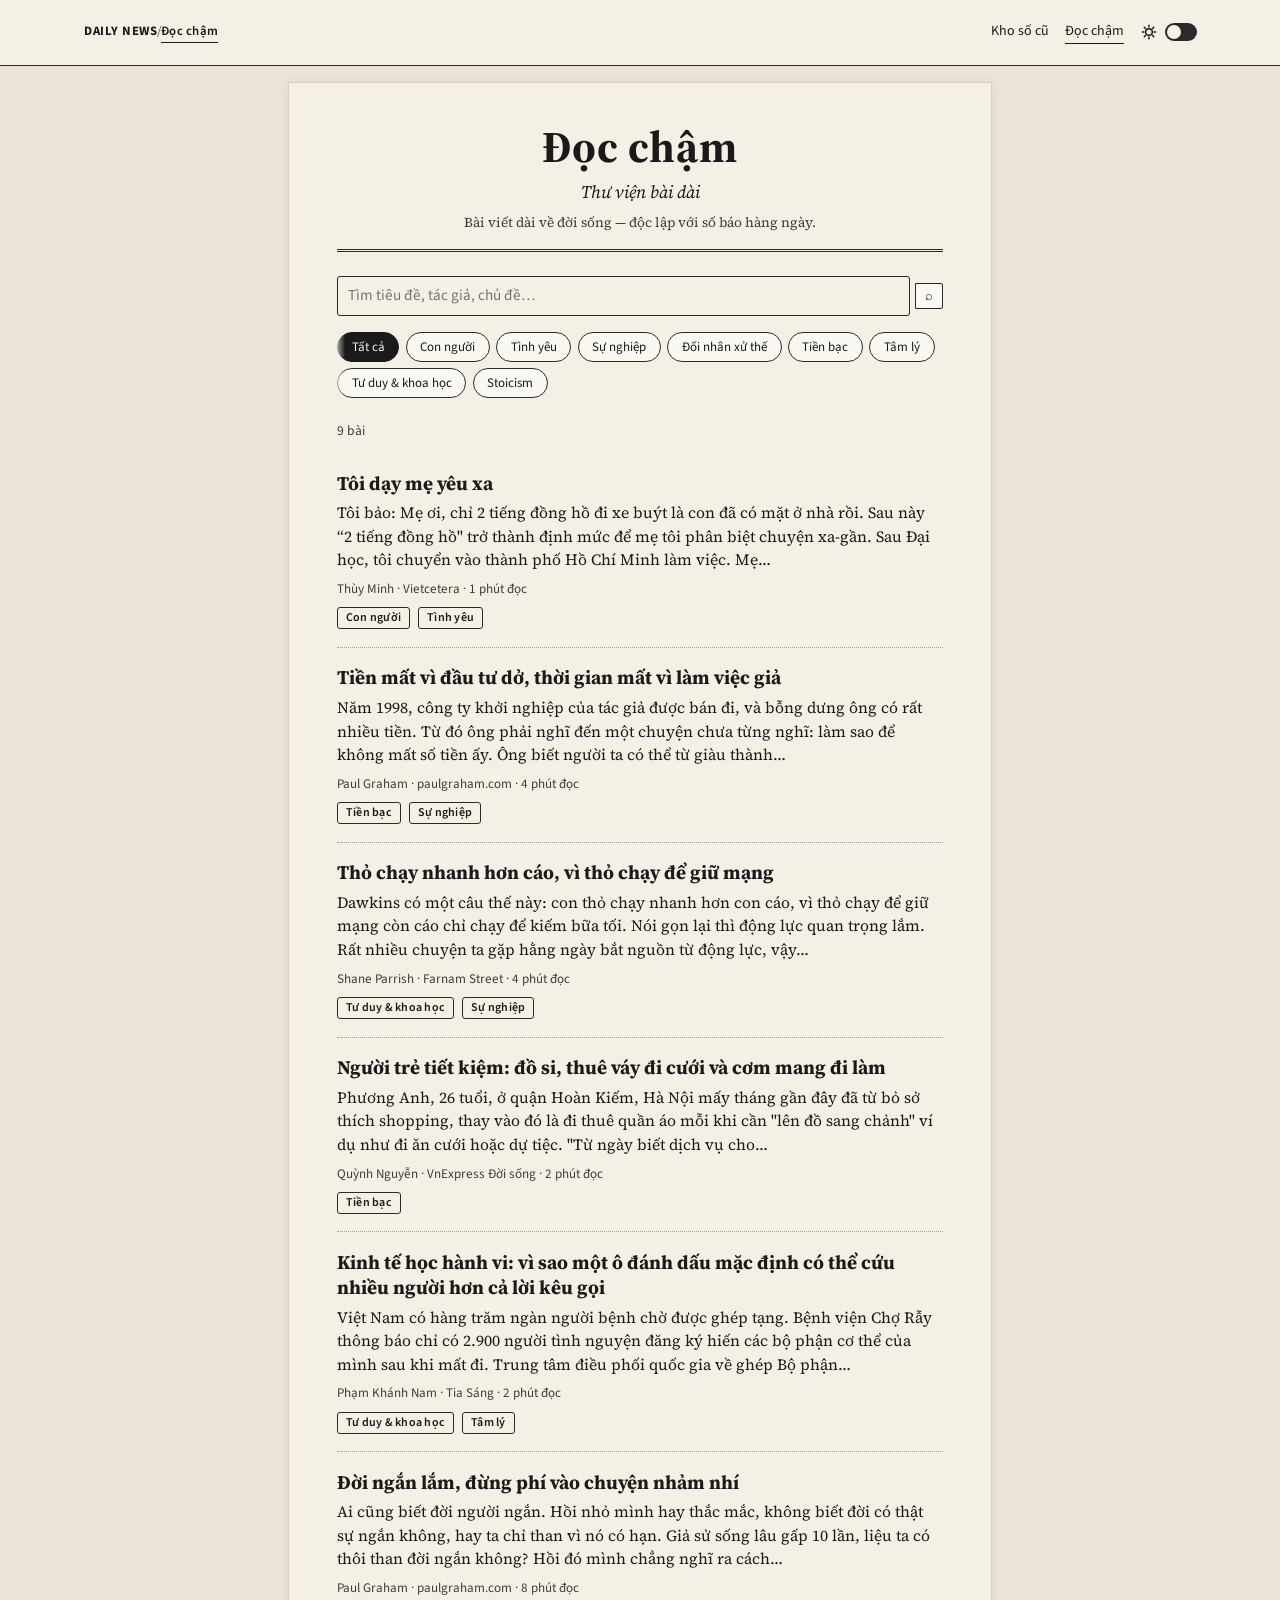
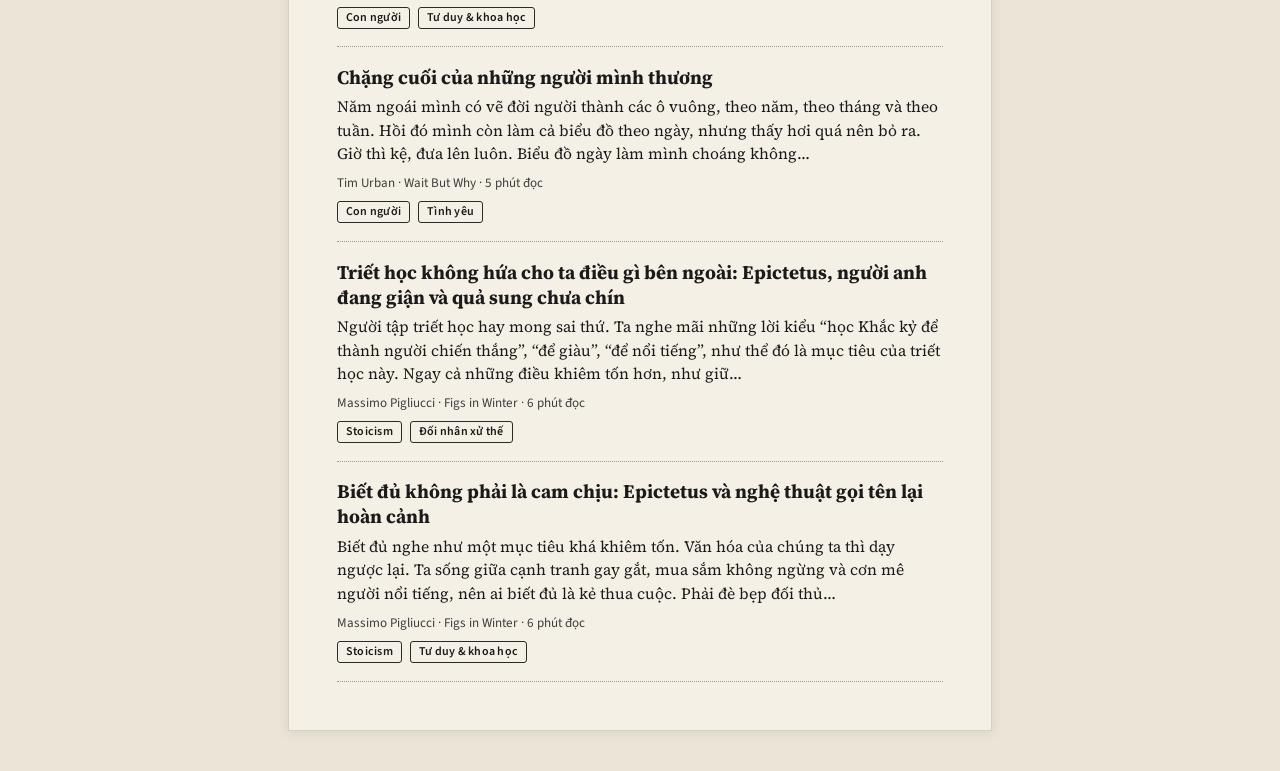
==== doc-cham/index.html @ d709ae24 "Add Đọc chậm library section and drop header calendar button Introduce /doc-cham/ as a date-independ" ====
<!DOCTYPE html>
<html lang="vi" data-base="" data-asset-version="e002eee5fa">
<head>
  <meta charset="utf-8">
  <meta name="viewport" content="width=device-width, initial-scale=1">
  <meta name="description" content="Đọc chậm — thư viện bài dài về đời sống, Daily News">
  <title>Đọc chậm — Daily News</title>
  <link rel="icon" href="../favicon.svg" type="image/svg+xml">
  <link rel="preconnect" href="https://fonts.googleapis.com">
  <link rel="preconnect" href="https://fonts.gstatic.com" crossorigin>
  <link href="https://fonts.googleapis.com/css2?family=Source+Sans+3:wght@400;600;700&family=Source+Serif+4:ital,opsz,wght@0,8..60,400;0,8..60,600;0,8..60,700;1,8..60,400&display=swap" rel="stylesheet">
  <link rel="stylesheet" href="../css/reader.css?v=e002eee5fa">
  <script>
    (function () {
      var t = localStorage.getItem("dailynews-theme");
      if (t === "dark" || (t !== "light" && window.matchMedia("(prefers-color-scheme: dark)").matches)) {
        document.documentElement.dataset.theme = "dark";
      }
      var p = location.pathname;
      if (p.indexOf("/DailyNews") !== -1) {
        document.documentElement.dataset.base = p.slice(0, p.indexOf("/DailyNews") + "/DailyNews".length + 1);
      }
    })();
  </script>
</head>
<body data-page="doc-cham">
  <header class="site-bar">
    <div class="site-bar-inner">
      <div class="brand-cluster">
        <a class="brand" href="../index.html">Daily News</a><span class="brand-sep" aria-hidden="true"> / </span><a class="brand-doc" href="./" aria-current="page">Đọc chậm</a>
      </div>
      <div class="site-bar-tools" aria-label="Công cụ">
        <button type="button" id="btn-theme" class="theme-toggle" aria-label="Đổi giao diện sáng/tối" aria-pressed="false">
          <svg class="theme-toggle-glyph theme-toggle-glyph--sun" width="20" height="20" viewBox="0 0 24 24" aria-hidden="true" focusable="false"><circle cx="12" cy="12" r="4" fill="none" stroke="currentColor" stroke-width="1.75"/><path d="M12 4v2M12 18v2M4 12h2M18 12h2M6.3 6.3l1.4 1.4M16.3 16.3l1.4 1.4M6.3 17.7l1.4-1.4M16.3 7.7l1.4-1.4" fill="none" stroke="currentColor" stroke-width="1.75" stroke-linecap="round"/></svg>
          <svg class="theme-toggle-glyph theme-toggle-glyph--moon" width="20" height="20" viewBox="0 0 24 24" aria-hidden="true" focusable="false"><path d="M18 14.8A6.8 6.8 0 0 1 9.2 5.2 7.2 7.2 0 1 0 18 14.8Z" fill="none" stroke="currentColor" stroke-width="1.75" stroke-linejoin="round"/></svg>
          <span class="theme-toggle-track" aria-hidden="true"><span class="theme-toggle-thumb"></span></span>
        </button>
        <button type="button" id="btn-more" class="icon-btn" aria-label="Menu thêm" aria-expanded="false" aria-controls="more-menu">
          <svg class="toolbar-icon" width="20" height="20" viewBox="0 0 24 24" aria-hidden="true" focusable="false"><path d="M5 7h14M5 12h14M5 17h14" fill="none" stroke="currentColor" stroke-width="1.75" stroke-linecap="round"/></svg>
        </button>
      </div>
      <nav class="site-nav-desktop" aria-label="Điều hướng">
        <a href="../archive.html">Kho số cũ</a>
        <a href="./" aria-current="page">Đọc chậm</a>
      </nav>
      <div id="more-menu" class="more-menu" hidden>
        <div class="more-menu-backdrop" tabindex="-1" aria-hidden="true"></div>
        <div class="more-menu-sheet" role="dialog" aria-label="Menu">
          <a class="more-menu-archive" href="../index.html">Mở số mới nhất</a>
          <a class="more-menu-archive" href="../archive.html">Kho số cũ</a>
        </div>
      </div>
    </div>
  </header>

  <main class="paper-sheet doc-cham-page">
    <header class="masthead">
      <h1>Đọc chậm</h1>
      <div class="date-line">Thư viện bài dài</div>
      <div class="tagline">Bài viết dài về đời sống — độc lập với số báo hàng ngày.</div>
    </header>

    <form class="doc-cham-search-form" id="doc-cham-search-form" role="search">
      <label class="visually-hidden" for="doc-cham-search">Tìm trong Đọc chậm</label>
      <input type="search" id="doc-cham-search" name="q" placeholder="Tìm tiêu đề, tác giả, chủ đề…" autocomplete="off" enterkeyhint="search">
      <button type="submit" class="search-submit" aria-label="Tìm">⌕</button>
    </form>

    <div id="doc-cham-filters" class="archive-filters"></div>
    <p id="doc-cham-status" class="doc-cham-status" aria-live="polite"></p>
    <p id="doc-cham-empty" class="archive-empty" hidden></p>
    <div id="doc-cham-list" class="doc-cham-list" aria-label="Danh sách bài Đọc chậm"></div>
  </main>

  <script src="../js/doc-cham.js?v=e002eee5fa"></script>
</body>
</html>
---- css/reader.css ----
:root {
  --paper: #f4f0e6;
  --paper-deep: #ebe5d8;
  --ink: #1a1a1a;
  --rule: #2a2a2a;
  --accent: #3d3d3d;
  --chip-bg: #faf8f3;
  --chip-active: #1a1a1a;
  --chip-active-fg: #f4f0e6;
  --sheet-border: #d8d0c0;
  --mark-bg: #fff3a8;
  --calendar-teaser-bg: #ebe6d9;
  --calendar-teaser-hover: #e3dccf;
  --followup-ongoing-bg: #e8efe4;
  --followup-ongoing-border: #9cb392;
  --followup-ongoing-fg: #2d4a28;
  --followup-done-bg: #eceae6;
  --followup-done-border: #b8b2a8;
  --followup-done-fg: #5c574f;
  --ui-chip-height: 22px;
  --ui-chip-font-size: 12px;
  --ui-chip-letter-spacing: 0.06em;
  --ui-chip-radius: 3px;
  --ui-chip-gap: 8px;
  --ui-chip-border: 1px solid var(--rule);
  --ui-accent-chip-bg: #3a3a3a;
  --ui-accent-chip-fg: #f4f0e6;
  --ui-accent-chip-border: #3a3a3a;
  --max-width: 72rem;
  --serif: "Source Serif 4", "Noto Serif", "Times New Roman", serif;
  --sans: "Source Sans 3", system-ui, sans-serif;
}

html[data-theme="dark"] {
  --paper: #22201c;
  --paper-deep: #1c1a17;
  --ink: #d2cbc0;
  --heading: #ddd6cb;
  --rule: #3d3934;
  --accent: #9a9288;
  --link: #a89f8f;
  --chip-bg: #2a2723;
  --chip-active: #c9c2b6;
  --chip-active-fg: #1c1a17;
  --sheet-border: #35312c;
  --mark-bg: #4a4030;
  --calendar-teaser-bg: #2e2a24;
  --calendar-teaser-hover: #353028;
  --followup-ongoing-bg: #2a3328;
  --followup-ongoing-border: #4a6b42;
  --followup-ongoing-fg: #b8cdb0;
  --followup-done-bg: #2c2a28;
  --followup-done-border: #4a4742;
  --followup-done-fg: #9a9288;
  --ui-accent-chip-bg: #c9c2b6;
  --ui-accent-chip-fg: #1c1a17;
  --ui-accent-chip-border: #c9c2b6;
}

*,
*::before,
*::after {
  box-sizing: border-box;
}

html {
  scroll-behavior: smooth;
}

body {
  margin: 0;
  background: var(--paper-deep);
  color: var(--ink);
  font-family: var(--serif);
  font-size: 1.05rem;
  line-height: 1.55;
  min-height: 100vh;
  overflow-x: clip;
}

a {
  color: inherit;
}

a.source-link {
  font-size: 0.88em;
  text-decoration: underline;
  text-underline-offset: 0.12em;
}

.site-bar {
  position: sticky;
  top: 0;
  z-index: 40;
  background: var(--paper);
  border-bottom: 1px solid var(--rule);
  font-family: var(--sans);
  font-size: 0.875rem;
  overflow-x: clip;
}

.site-bar-inner {
  max-width: var(--max-width);
  margin: 0 auto;
  padding: 0.65rem 1.25rem;
  display: flex;
  flex-wrap: wrap;
  align-items: center;
  gap: 0.75rem 1rem;
}

.brand-cluster {
  display: flex;
  align-items: baseline;
  flex-wrap: nowrap;
  gap: 0;
  margin-right: auto;
  min-width: 0;
  max-width: 100%;
}

.site-bar .brand,
.site-bar .brand-doc {
  font-weight: 700;
  letter-spacing: 0.04em;
  text-transform: uppercase;
  font-size: 0.8rem;
  text-decoration: none;
  color: inherit;
}

.site-bar .brand {
  margin-right: 0;
}

.site-bar .brand-sep {
  font-weight: 400;
  letter-spacing: 0;
  text-transform: none;
  font-size: 0.8rem;
  opacity: 0.7;
  flex-shrink: 0;
}

.site-bar .brand-doc {
  font-weight: 600;
  letter-spacing: 0.02em;
  text-transform: none;
  white-space: nowrap;
}

.site-bar .brand:hover,
.site-bar .brand-doc:hover {
  text-decoration: underline;
}

.site-bar .brand-doc[aria-current="page"] {
  border-bottom: 1px solid var(--ink);
  text-decoration: none;
}

.site-bar nav,
.site-nav-desktop {
  display: flex;
  flex-wrap: wrap;
  gap: 0.5rem 1rem;
}

.site-bar nav a,
.site-nav-desktop a {
  text-decoration: none;
  border-bottom: 1px solid transparent;
}

.site-bar nav a:hover,
.site-bar nav a[aria-current="page"],
.site-nav-desktop a:hover,
.site-nav-desktop a[aria-current="page"] {
  border-bottom-color: var(--ink);
}

.site-bar-tools {
  display: flex;
  align-items: center;
  gap: 0.1rem;
  margin-left: auto;
  flex-shrink: 0;
}

.toolbar-icon {
  width: 1.35rem;
  height: 1.35rem;
  display: block;
}

.icon-btn {
  min-width: 2.75rem;
  min-height: 2.75rem;
  display: inline-flex;
  align-items: center;
  justify-content: center;
  padding: 0;
  line-height: 1;
  border: none;
  background: transparent;
  border-radius: 2px;
  color: inherit;
}

.icon-btn:hover {
  background: var(--chip-bg);
}

html:not([data-theme="dark"]) .icon-btn:hover {
  background: var(--chip-bg);
}

.icon-btn:focus {
  outline: none;
}

.icon-btn:focus-visible {
  outline: 2px solid var(--accent);
  outline-offset: 1px;
}

button:focus:not(:focus-visible) {
  outline: none;
}

.theme-toggle {
  display: inline-flex;
  flex-direction: row;
  align-items: center;
  justify-content: center;
  gap: 0.4rem;
  box-sizing: border-box;
  width: auto;
  max-width: 3.5rem;
  height: 2.75rem;
  min-width: 2.75rem;
  min-height: 2.75rem;
  max-height: 2.75rem;
  padding: 0 0.2rem;
  border: none;
  background: transparent;
  border-radius: 2px;
  color: inherit;
  cursor: pointer;
  flex: 0 0 auto;
  flex-shrink: 0;
  align-self: center;
  overflow: visible;
  -webkit-tap-highlight-color: transparent;
}

.theme-toggle:hover {
  background: var(--chip-bg);
}

.theme-toggle:focus {
  outline: none;
}

.theme-toggle:focus-visible {
  outline: 2px solid var(--accent);
  outline-offset: 2px;
}

.theme-toggle-glyph {
  width: 1.25rem;
  height: 1.25rem;
  min-width: 1.25rem;
  min-height: 1.25rem;
  max-width: 1.25rem;
  max-height: 1.25rem;
  flex: 0 0 auto;
  flex-shrink: 0;
  display: block;
}

html:not([data-theme="dark"]) .theme-toggle-glyph--moon {
  display: none;
}

html[data-theme="dark"] .theme-toggle-glyph--sun {
  display: none;
}

.theme-toggle-track {
  position: relative;
  width: 2rem;
  height: 1.125rem;
  min-width: 2rem;
  max-width: 2rem;
  min-height: 1.125rem;
  max-height: 1.125rem;
  border-radius: 999px;
  background: var(--rule);
  flex: 0 0 auto;
  flex-shrink: 0;
  display: block;
}

.theme-toggle-thumb {
  position: absolute;
  top: 2px;
  left: 2px;
  width: calc(1.125rem - 4px);
  height: calc(1.125rem - 4px);
  border-radius: 50%;
  background: var(--paper);
  box-shadow: 0 1px 2px rgba(0, 0, 0, 0.18);
  transition: transform 0.15s ease;
}

html[data-theme="dark"] .theme-toggle-thumb {
  transform: translateX(0.875rem);
}

.search-drawer-close {
  display: none;
  border-radius: 0 2px 2px 0;
  flex-shrink: 0;
}

.more-menu-backdrop {
  display: none;
}

.more-menu-archive {
  display: none;
}

.site-bar .actions {
  display: flex;
  flex-wrap: wrap;
  gap: 0.5rem;
}

button,
.btn {
  font-family: var(--sans);
  font-size: 0.8125rem;
  cursor: pointer;
  border: 1px solid var(--rule);
  background: var(--chip-bg);
  color: var(--ink);
  padding: 0.35rem 0.75rem;
  border-radius: 2px;
}

button:hover,
.btn:hover {
  background: var(--paper);
}

html:not([data-theme="dark"]) button:hover,
html:not([data-theme="dark"]) .btn:hover {
  background: #fff;
}

button.primary {
  background: var(--chip-active);
  color: var(--chip-active-fg);
  border-color: var(--chip-active);
}

button.primary:hover {
  opacity: 0.92;
}

button.fav-on {
  border-color: #8b6914;
  background: #fff8e7;
}

.tag-strip {
  max-width: var(--max-width);
  margin: 0 auto;
  padding: 0.75rem 1.25rem 0;
  font-family: var(--sans);
  z-index: 35;
}

.tag-strip-label {
  margin: 0 0 0.5rem;
  font-size: 0.75rem;
  text-transform: uppercase;
  letter-spacing: 0.08em;
  color: var(--accent);
}

.tag-chips-scroll {
  overflow-x: auto;
  -webkit-overflow-scrolling: touch;
  scrollbar-width: none;
  mask-image: linear-gradient(
    to right,
    transparent 0,
    #000 12px,
    #000 calc(100% - 12px),
    transparent 100%
  );
}

.tag-chips-scroll::-webkit-scrollbar {
  display: none;
}

.tag-chips {
  display: flex;
  flex-wrap: wrap;
  gap: 0.4rem;
}

.tag-chips button {
  flex-shrink: 0;
}

.issue-pager {
  display: none;
  flex-wrap: wrap;
  gap: 0.5rem;
  justify-content: space-between;
  margin-top: 2rem;
  padding-top: 1rem;
  border-top: 1px solid var(--rule);
  font-family: var(--sans);
}

.tag-chips button {
  border-radius: 999px;
  padding: 0.3rem 0.85rem;
}

.tag-chips button.active {
  background: var(--chip-active);
  color: var(--chip-active-fg);
  border-color: var(--chip-active);
}

.paper-sheet {
  max-width: var(--max-width);
  margin: 1rem auto 2.5rem;
  padding: 2rem 1.5rem 2.5rem;
  background: var(--paper);
  box-shadow: 0 2px 12px rgba(0, 0, 0, 0.08);
  border: 1px solid var(--sheet-border);
}

@media (min-width: 900px) {
  .paper-sheet {
    padding: 2.5rem 3rem 3rem;
  }
}

.masthead {
  text-align: center;
  border-bottom: 3px double var(--rule);
  padding-bottom: 1rem;
  margin-bottom: 1.5rem;
}

.masthead h1 {
  font-size: clamp(2rem, 5vw, 2.75rem);
  font-weight: 700;
  letter-spacing: 0.02em;
  margin: 0;
  line-height: 1.1;
}

html[data-theme="dark"] .masthead h1,
html[data-theme="dark"] .section-block h2,
html[data-theme="dark"] .article-head h3,
html[data-theme="dark"] .search-hit-headline {
  color: var(--heading);
}

.masthead .date-line {
  font-style: italic;
  font-size: 1.1rem;
  margin-top: 0.5rem;
}

.masthead .tagline {
  font-size: 0.85rem;
  margin-top: 0.35rem;
  color: var(--accent);
}

.highlights {
  border: 2px solid var(--rule);
  padding: 1rem 1.25rem;
  margin-bottom: 1.75rem;
}

.highlights h2 {
  margin: 0 0 0.75rem;
  font-size: 0.95rem;
  letter-spacing: 0.12em;
  text-transform: uppercase;
}

.highlights ol {
  margin: 0;
  padding-left: 1.35rem;
}

.highlights li {
  margin-bottom: 0.65rem;
  font-weight: 600;
  line-height: 1.35;
}

.toc-block {
  margin-bottom: 2rem;
  font-size: 0.98rem;
}

.toc-block-head {
  display: flex;
  flex-wrap: wrap;
  align-items: baseline;
  justify-content: space-between;
  gap: 0.5rem 1rem;
  border-bottom: 1px solid var(--rule);
  padding-bottom: 0.35rem;
  margin-bottom: 0.5rem;
}

.toc-block h2 {
  font-size: 0.9rem;
  letter-spacing: 0.1em;
  text-transform: uppercase;
  margin: 0;
}

.toc-block ul {
  list-style: none;
  margin: 0;
  padding: 0;
}

.toc-block li {
  display: flex;
  justify-content: space-between;
  gap: 1rem;
  padding: 0.35rem 0;
  border-bottom: 1px dotted #999;
}

.section-block {
  margin-top: 2.5rem;
  break-inside: avoid;
}

.section-block h2 {
  font-size: 1.35rem;
  letter-spacing: 0.08em;
  text-transform: uppercase;
  border-top: 2px solid var(--rule);
  border-bottom: 1px solid var(--rule);
  padding: 0.5rem 0;
  margin: 0 0 0.75rem;
  scroll-margin-top: 4.5rem;
}

.section-block .intro {
  font-style: italic;
  font-size: 0.95rem;
  margin-bottom: 1rem;
  color: var(--accent);
}

.section-block .subsection-title {
  font-family: var(--sans);
  font-size: 0.95rem;
  font-weight: 700;
  letter-spacing: 0.03em;
  text-transform: none;
  border: none;
  padding: 0;
  margin: 1.25rem 0 0.5rem;
  scroll-margin-top: 4.5rem;
}

.toc-block a.toc-link {
  text-decoration: none;
  color: inherit;
}

.toc-block a.toc-link:hover {
  text-decoration: underline;
}

.back-to-toc {
  margin: 1.25rem 0 0;
  text-align: right;
  font-family: var(--sans);
  font-size: 0.78rem;
  letter-spacing: 0.04em;
}

.back-to-toc a.toc-link {
  text-decoration: none;
  color: var(--accent);
}

.back-to-toc a.toc-link:hover {
  text-decoration: underline;
  color: var(--ink);
}

.topic-group > .subsection-block:first-child .subsection-title {
  margin-top: 0;
}

@media (min-width: 960px) {
  .articles-columns {
    column-count: 2;
    column-gap: 2.5rem;
  }
}

.article {
  break-inside: avoid;
  margin-bottom: 1.5rem;
  padding-bottom: 1.25rem;
  border-bottom: 1px solid #ccc;
  scroll-margin-top: 5rem;
}

html[data-theme="dark"] .article {
  border-bottom-color: #4a443c;
}

.article:last-child {
  border-bottom: none;
}

.article h3 {
  font-size: 1.15rem;
  line-height: 1.3;
  margin: 0 0 0.35rem;
  overflow-wrap: anywhere;
}

.articles-columns {
  min-width: 0;
}

.article .meta {
  font-style: italic;
  font-size: 0.9rem;
  margin-bottom: 0.5rem;
  color: var(--accent);
}

.article p {
  margin: 0 0 0.65rem;
  text-align: justify;
  overflow-wrap: anywhere;
  word-break: break-word;
}

.article .sources-line,
.sources-line {
  margin: 0.35rem 0 0;
  font-family: var(--sans);
  font-size: 0.875rem;
  line-height: 1.45;
}

.sources-label {
  font-weight: 600;
}

.sources-sep {
  color: var(--accent);
  font-weight: 400;
}

.sources-line .source-link {
  font-size: inherit;
  font-family: inherit;
}

.article .sources-line {
  font-size: 0.82rem;
}

.footer-note {
  margin-top: 2rem;
  padding-top: 0.75rem;
  border-top: 1px solid var(--rule);
  font-style: italic;
  font-size: 0.9rem;
}

.empty-tag {
  text-align: center;
  padding: 2rem 1rem;
  font-style: italic;
  color: var(--accent);
  border: 1px dashed #aaa;
  margin: 1rem 0;
}

.pdf-panel {
  max-width: var(--max-width);
  margin: 0 auto 2rem;
  padding: 0 1.25rem;
  font-family: var(--sans);
}

.pdf-panel[hidden] {
  display: none !important;
}

.pdf-panel-inner {
  background: var(--paper);
  border: 1px solid var(--rule);
  padding: 1rem;
}

.pdf-panel header {
  display: flex;
  flex-wrap: wrap;
  align-items: center;
  gap: 0.75rem;
  margin-bottom: 0.75rem;
}

.pdf-panel header h2 {
  margin: 0;
  font-size: 1rem;
  flex: 1;
}

.pdf-panel iframe {
  width: 100%;
  height: min(80vh, 900px);
  border: 1px solid var(--sheet-border);
  background: var(--paper-deep);
}

.loading,
.error-msg {
  text-align: center;
  padding: 3rem 1rem;
  font-family: var(--sans);
}

.error-msg {
  color: #8b0000;
}

/* Archive page */
.archive-page .paper-sheet {
  max-width: 40rem;
}

.archive-list {
  list-style: none;
  margin: 0;
  padding: 0;
}

.archive-list li {
  display: flex;
  align-items: center;
  gap: 0.75rem;
  padding: 0.65rem 0;
  border-bottom: 1px dotted #999;
}

.archive-list a.issue-link {
  flex: 1;
  text-decoration: none;
  font-weight: 600;
}

.archive-list a.issue-link:hover {
  text-decoration: underline;
}

.archive-list .badge {
  font-family: var(--sans);
  font-size: 0.7rem;
  text-transform: uppercase;
  letter-spacing: 0.06em;
  background: #e8e0d0;
  padding: 0.15rem 0.45rem;
  border-radius: 2px;
}

.archive-filters {
  margin: 0 0 1.25rem;
}

.archive-filters .tag-chips-scroll {
  margin: 0 -0.25rem;
  padding: 0 0.25rem 0.15rem;
}

.archive-empty {
  margin: 0 0 1rem;
  font-family: var(--sans);
  font-size: 0.95rem;
  font-style: italic;
  color: var(--accent);
}

.archive-row-badges {
  display: flex;
  flex-wrap: wrap;
  align-items: center;
  gap: 0.35rem;
  flex-shrink: 0;
}

.favorites-block {
  margin-top: 2rem;
  padding-top: 1rem;
  border-top: 2px solid var(--rule);
}

.favorites-block h2 {
  font-size: 1rem;
  letter-spacing: 0.08em;
  text-transform: uppercase;
}

.favorites-empty {
  font-style: italic;
  color: var(--accent);
}

.visually-hidden {
  position: absolute;
  width: 1px;
  height: 1px;
  padding: 0;
  margin: -1px;
  overflow: hidden;
  clip: rect(0, 0, 0, 0);
  white-space: nowrap;
  border: 0;
}

.search-wrap {
  position: relative;
  flex: 1 1 8rem;
  min-width: 0;
  max-width: 14rem;
  z-index: 50;
}

.search-form {
  display: flex;
  align-items: stretch;
  width: 100%;
  font-family: var(--sans);
}

.search-form input[type="search"] {
  flex: 1;
  min-width: 0;
  border: 1px solid var(--rule);
  border-right: none;
  border-radius: 2px 0 0 2px;
  padding: 0.35rem 0.55rem;
  font-size: 1rem;
  background: var(--chip-bg);
  color: var(--ink);
  -webkit-appearance: none;
  appearance: none;
}

.search-form input[type="search"]:focus {
  outline: 2px solid var(--accent);
  outline-offset: 0;
  z-index: 1;
}

.search-form input[type="search"]::-webkit-search-cancel-button {
  -webkit-appearance: none;
}

.search-submit {
  border-radius: 0 2px 2px 0;
  padding: 0.35rem 0.55rem;
  line-height: 1;
}


.search-panel {
  position: absolute;
  top: calc(100% + 0.35rem);
  left: 0;
  right: 0;
  min-width: min(100vw - 2rem, 22rem);
  font-family: var(--sans);
  pointer-events: auto;
}

.search-panel[hidden] {
  display: none !important;
}

.search-panel-inner {
  background: var(--paper);
  border: 1px solid var(--rule);
  padding: 0.75rem 0.85rem;
  box-shadow: 0 4px 18px rgba(0, 0, 0, 0.12);
  max-height: min(70vh, 28rem);
  overflow: hidden;
  display: flex;
  flex-direction: column;
}

html[data-theme="dark"] .search-panel-inner {
  box-shadow: 0 6px 24px rgba(0, 0, 0, 0.45);
}

.search-panel-head {
  display: flex;
  flex-wrap: wrap;
  align-items: center;
  gap: 0.5rem;
  margin-bottom: 0.65rem;
}

.search-panel-head h2 {
  margin: 0;
  font-size: 0.95rem;
  flex: 1;
}

.search-status {
  margin: 0 0 0.5rem;
  font-size: 0.85rem;
  color: var(--accent);
  flex-shrink: 0;
}

.search-results {
  list-style: none;
  margin: 0;
  padding: 0;
  overflow-y: auto;
  flex: 1;
  min-height: 0;
  -webkit-overflow-scrolling: touch;
}

.search-hit {
  border-top: 1px dotted var(--accent);
}

.search-hit-link {
  display: block;
  padding: 0.75rem 0;
  text-decoration: none;
  color: inherit;
}

.search-hit-link:hover .search-hit-headline {
  text-decoration: underline;
}

.search-hit-meta {
  display: block;
  font-size: 0.72rem;
  text-transform: uppercase;
  letter-spacing: 0.05em;
  color: var(--accent);
  margin-bottom: 0.25rem;
}

.search-hit-headline {
  display: block;
  font-family: var(--serif);
  font-weight: 600;
  font-size: 1rem;
  line-height: 1.3;
  margin-bottom: 0.35rem;
}

.search-hit-snippet {
  display: block;
  font-family: var(--serif);
  font-size: 0.9rem;
  line-height: 1.45;
  color: var(--accent);
}

.search-hit-snippet mark,
.search-hit-headline mark {
  background: var(--mark-bg);
  color: inherit;
  padding: 0 0.1em;
}

.archive-pagination {
  display: flex;
  flex-wrap: wrap;
  align-items: center;
  justify-content: center;
  gap: 0.5rem 0.75rem;
  margin-top: 1.75rem;
  padding-top: 1rem;
  border-top: 1px solid var(--rule);
  font-family: var(--sans);
  font-size: 0.8125rem;
}

.archive-pagination[hidden] {
  display: none !important;
}

.archive-page-nav {
  text-decoration: none;
  color: inherit;
  padding: 0.35rem 0.65rem;
  border: 1px solid var(--rule);
  border-radius: 2px;
  background: var(--chip-bg);
  white-space: nowrap;
}

.archive-page-nav:hover:not(.is-disabled) {
  background: var(--paper);
}

html:not([data-theme="dark"]) .archive-page-nav:hover:not(.is-disabled) {
  background: #fff;
}

.archive-page-nav.is-disabled {
  opacity: 0.45;
  pointer-events: none;
  cursor: default;
}

.archive-page-nums {
  display: flex;
  flex-wrap: wrap;
  align-items: center;
  justify-content: center;
  gap: 0.35rem;
}

.archive-page-link {
  display: inline-flex;
  align-items: center;
  justify-content: center;
  min-width: 2rem;
  padding: 0.3rem 0.5rem;
  text-decoration: none;
  color: inherit;
  border: 1px solid var(--rule);
  border-radius: 2px;
  background: var(--chip-bg);
}

.archive-page-link:hover {
  background: var(--paper);
}

html:not([data-theme="dark"]) .archive-page-link:hover {
  background: #fff;
}

.archive-page-current {
  display: inline-flex;
  align-items: center;
  justify-content: center;
  min-width: 2rem;
  padding: 0.3rem 0.5rem;
  font-weight: 700;
  border: 1px solid var(--chip-active);
  border-radius: 2px;
  background: var(--chip-active);
  color: var(--chip-active-fg);
}

.archive-page-ellipsis {
  padding: 0 0.15rem;
  color: var(--accent);
  user-select: none;
}

@media (max-width: 640px) {
  .archive-pagination {
    gap: 0.45rem 0.5rem;
    font-size: 0.78rem;
  }

  .archive-page-nav {
    flex: 1 1 auto;
    text-align: center;
    min-width: min(42%, 8rem);
  }

  .archive-page-nums {
    flex: 1 1 100%;
    order: 3;
  }
}

html[data-theme="dark"] .archive-list .badge {
  background: #3d3830;
}

html[data-theme="dark"] button.fav-on {
  background: #3d3420;
  border-color: #a08030;
}

@media (min-width: 641px) {
  .search-form input[type="search"] {
    font-size: 0.8125rem;
  }
}

@media (min-width: 641px) {
  .site-bar-inner {
    flex-wrap: wrap;
  }

  .site-bar-tools {
    order: 5;
  }

  #btn-search-open,
  #btn-more {
    display: none;
  }

  .more-menu {
    display: contents;
  }

  .more-menu[hidden] {
    display: contents !important;
  }

  .more-menu-backdrop,
  .more-menu-archive {
    display: none !important;
  }

  .more-menu-sheet {
    display: contents;
  }

  .site-nav-desktop {
    order: 2;
  }

  .search-wrap {
    order: 3;
    flex: 1 1 8rem;
  }

  .brand-cluster {
    order: 1;
    margin-right: auto;
  }

  .site-bar .brand {
    margin-right: 0;
  }

  .site-bar-tools {
    margin-left: 0;
  }

  .site-bar .actions {
    order: 6;
  }
}

@media (max-width: 640px) {
  :root {
    --site-bar-height: 3.25rem;
  }

  .site-bar-inner {
    flex-wrap: nowrap;
    padding: 0.35rem 0.65rem;
    gap: 0.5rem;
    min-height: var(--site-bar-height);
  }

  .brand-cluster {
    flex: 1 1 auto;
    min-width: 0;
    max-width: calc(100% - 10.5rem);
    margin-right: 0;
  }

  .site-bar .brand,
  .site-bar .brand-doc,
  .site-bar .brand-sep {
    font-size: 0.72rem;
  }

  .site-bar .brand {
    margin-right: 0;
    overflow: hidden;
    text-overflow: ellipsis;
    white-space: nowrap;
    min-width: 0;
  }

  .site-bar-tools {
    flex-shrink: 0;
    margin-left: 0;
    max-width: 10.5rem;
  }

  .site-nav-desktop {
    display: none !important;
    visibility: hidden;
    position: absolute;
    width: 0;
    height: 0;
    overflow: hidden;
    clip: rect(0, 0, 0, 0);
    white-space: nowrap;
    pointer-events: none;
  }

  .search-wrap {
    display: none;
  }

  .more-menu[hidden] {
    display: none !important;
  }

  body.search-drawer-open .search-wrap {
    display: block;
    position: fixed;
    left: 0;
    right: 0;
    top: var(--site-bar-height);
    z-index: 45;
    max-width: none;
    margin: 0;
    padding: 0.5rem 0.65rem 0.65rem;
    background: var(--paper);
    border-bottom: 1px solid var(--rule);
    box-shadow: 0 4px 14px rgba(0, 0, 0, 0.08);
  }

  html[data-theme="dark"] body.search-drawer-open .search-wrap {
    box-shadow: 0 6px 20px rgba(0, 0, 0, 0.35);
  }

  body.search-drawer-open .search-panel {
    position: static;
    min-width: 100%;
    left: auto;
    right: auto;
  }

  .search-form input[type="search"] {
    font-size: 16px;
  }

  .search-submit {
    display: none;
  }

  .search-drawer-close {
    display: inline-flex;
  }

  .search-form input[type="search"] {
    border-right: 1px solid var(--rule);
    border-radius: 2px 0 0 2px;
  }

  .more-menu {
    position: fixed;
    inset: 0;
    z-index: 50;
    pointer-events: none;
  }

  .more-menu:not([hidden]) {
    pointer-events: auto;
  }

  .more-menu-backdrop {
    display: block;
    position: absolute;
    inset: 0;
    background: rgba(0, 0, 0, 0.35);
  }

  html[data-theme="dark"] .more-menu-backdrop {
    background: rgba(0, 0, 0, 0.55);
  }

  .more-menu-sheet {
    position: absolute;
    top: var(--site-bar-height);
    right: 0.65rem;
    left: 0.65rem;
    max-width: 20rem;
    margin-left: auto;
    background: var(--paper);
    border: 1px solid var(--rule);
    padding: 0.65rem;
    box-shadow: 0 8px 24px rgba(0, 0, 0, 0.15);
    display: flex;
    flex-direction: column;
    gap: 0.5rem;
  }

  .more-menu-archive {
    display: block;
    text-decoration: none;
    font-family: var(--sans);
    font-size: 0.875rem;
    padding: 0.55rem 0.75rem;
    border: 1px solid var(--rule);
    border-radius: 2px;
    text-align: center;
  }

  .more-menu .actions {
    flex-direction: column;
    align-items: stretch;
  }

  .more-menu .actions .btn,
  .more-menu .actions button {
    width: 100%;
    text-align: center;
    min-height: 2.75rem;
  }

  .tag-strip {
    position: sticky;
    top: var(--site-bar-height);
    padding: 0.35rem 0 0.25rem;
    background: var(--paper-deep);
    transition: transform 0.2s ease, opacity 0.2s ease;
  }

  .tag-strip--hidden {
    transform: translateY(calc(-100% - 2px));
    opacity: 0;
    pointer-events: none;
  }

  .tag-strip-label {
    display: none;
  }

  .tag-chips {
    flex-wrap: nowrap;
    padding: 0 0.65rem 0.35rem;
  }

  .paper-sheet {
    margin-top: 0.35rem;
    padding: 1.15rem 1rem 2rem;
  }

  .issue-pager {
    display: flex;
  }
}

.btn-calendar {
  font-size: 1rem;
  line-height: 1;
}

.ui-chip {
  display: inline-flex;
  align-items: center;
  justify-content: center;
  box-sizing: border-box;
  height: var(--ui-chip-height);
  padding: 0 8px;
  font-family: var(--sans);
  font-size: var(--ui-chip-font-size);
  font-weight: 600;
  line-height: 1;
  letter-spacing: var(--ui-chip-letter-spacing);
  text-transform: uppercase;
  border: var(--ui-chip-border);
  border-radius: var(--ui-chip-radius);
  background: var(--paper);
  color: inherit;
  white-space: nowrap;
  flex-shrink: 0;
}

.ui-chip--accent {
  background: var(--ui-accent-chip-bg);
  border-color: var(--ui-accent-chip-border);
  color: var(--ui-accent-chip-fg);
}

.ui-chip--action {
  text-transform: none;
  letter-spacing: 0.02em;
  font-weight: 600;
}

.ui-chip--plain {
  text-transform: none;
  letter-spacing: 0.02em;
}

.ui-chip--status-ongoing {
  background: var(--followup-ongoing-bg);
  border-color: var(--followup-ongoing-border);
  color: var(--followup-ongoing-fg);
}

.ui-chip--status-done {
  background: var(--followup-done-bg);
  border-color: var(--followup-done-border);
  color: var(--followup-done-fg);
}

.calendar-mobile-host {
  display: none;
  margin: 0;
  padding: 0;
  border: 0;
  height: 0;
  overflow: hidden;
}

.calendar-strip-wrap {
  margin: 0 0 1rem;
  font-family: var(--sans);
  scroll-margin-top: 4.5rem;
}

.calendar-teaser-bar {
  width: 100%;
  display: flex;
  flex-direction: row;
  flex-wrap: nowrap;
  align-items: center;
  gap: var(--ui-chip-gap);
  min-height: calc(var(--ui-chip-height) + 14px);
  padding: 7px 10px 7px 0;
  text-align: left;
  background: var(--calendar-teaser-bg);
  border: 1px solid var(--rule);
  color: inherit;
  cursor: pointer;
  border-radius: var(--ui-chip-radius);
  font-family: var(--sans);
  font-size: var(--ui-chip-font-size);
  line-height: 1;
  transition: background 0.12s ease;
}

.calendar-teaser-bar:hover {
  background: var(--calendar-teaser-hover);
}

.calendar-teaser-bar:focus {
  outline: none;
}

.calendar-teaser-bar:focus-visible {
  outline: 2px solid var(--accent);
  outline-offset: 2px;
}

.calendar-teaser-accent {
  align-self: stretch;
  width: 4px;
  flex-shrink: 0;
  background: var(--rule);
  border-radius: 2px 0 0 2px;
  margin-right: 0.15rem;
}

.calendar-teaser-icon {
  flex-shrink: 0;
  display: block;
  width: 18px;
  height: 18px;
}

.calendar-teaser-label {
  flex-shrink: 0;
  font-family: var(--sans);
  font-size: var(--ui-chip-font-size);
  font-weight: 600;
  letter-spacing: var(--ui-chip-letter-spacing);
  text-transform: uppercase;
}

.calendar-teaser-event {
  flex: 1 1 auto;
  min-width: 0;
  display: flex;
  align-items: center;
  gap: var(--ui-chip-gap);
  overflow: hidden;
}

.calendar-teaser-title {
  min-width: 0;
  flex: 1 1 auto;
  overflow: hidden;
  text-overflow: ellipsis;
  white-space: nowrap;
  font-family: var(--serif);
  font-size: 15px;
  font-weight: 400;
  line-height: var(--ui-chip-height);
}

.calendar-teaser-caret {
  font-size: 11px;
  margin-left: 2px;
}

@media (max-width: 640px) {
  .calendar-teaser-bar {
    padding-right: 8px;
  }

  .calendar-teaser-badge {
    display: none;
  }
}

.calendar-panel {
  margin-top: 0.75rem;
  padding: 0.85rem 1rem 1rem;
  border: 1px solid var(--rule);
  background: var(--paper);
  font-size: 1.05rem;
  max-height: min(70vh, 28rem);
  overflow: hidden;
  display: flex;
  flex-direction: column;
  -webkit-overflow-scrolling: touch;
}

.calendar-panel-body {
  overflow-y: auto;
  flex: 1 1 auto;
  min-height: 0;
  -webkit-overflow-scrolling: touch;
}

.calendar-panel-head {
  display: flex;
  align-items: center;
  justify-content: space-between;
  gap: 0.75rem;
  margin-bottom: 0.25rem;
}

.calendar-panel-head h2 {
  font-size: 0.85rem;
  letter-spacing: 0.08em;
  text-transform: uppercase;
  margin: 0;
}

.calendar-panel-close {
  flex-shrink: 0;
}

.calendar-backdrop {
  position: fixed;
  inset: 0;
  z-index: 55;
  background: rgba(0, 0, 0, 0.35);
}

html[data-theme="dark"] .calendar-backdrop {
  background: rgba(0, 0, 0, 0.55);
}

body.calendar-sheet-open {
  overflow: hidden;
}

@media (min-width: 641px) {
  .calendar-backdrop {
    display: none !important;
    visibility: hidden;
    pointer-events: none;
  }

  body.calendar-sheet-open {
    overflow: auto;
  }

  .calendar-panel {
    position: relative;
    z-index: auto;
  }
}

.followups-block {
  margin-bottom: 1.5rem;
  padding-bottom: 0.5rem;
  border-bottom: 1px solid var(--rule);
  scroll-margin-top: 4.5rem;
}

.followups-block > summary {
  cursor: pointer;
  font-size: 0.9rem;
  letter-spacing: 0.1em;
  text-transform: uppercase;
  padding: 0.35rem 0;
  list-style: none;
  font-family: var(--sans);
}

.followups-block > summary::-webkit-details-marker {
  display: none;
}

.followups-count {
  font-weight: 400;
  color: var(--accent);
  letter-spacing: 0.02em;
  text-transform: none;
}

.followups-list {
  list-style: none;
  margin: 0.35rem 0 0;
  padding: 0;
}

.followup-row-wrap {
  margin: 0;
}

.followup-row {
  border-bottom: 1px dotted var(--accent);
}

.followup-summary {
  display: grid;
  grid-template-columns: auto minmax(0, 1fr) auto;
  grid-template-areas:
    "status title origin"
    "preview preview preview";
  column-gap: var(--ui-chip-gap);
  row-gap: 0.35rem;
  align-items: center;
  cursor: pointer;
  padding: 0.55rem 0;
  list-style: none;
  line-height: 1.35;
}

.followup-summary::-webkit-details-marker {
  display: none;
}

.followup-status {
  grid-area: status;
  align-self: center;
}

.followup-title {
  grid-area: title;
  font-weight: 700;
  font-size: 0.98rem;
  min-width: 0;
}

.followup-row:not(:has(.followup-origin)) .followup-title {
  grid-column: title / origin;
}

.followup-origin {
  grid-area: origin;
  justify-self: end;
  font-family: var(--sans);
  font-size: 0.72rem;
  color: var(--accent);
  white-space: nowrap;
  text-decoration: underline;
  text-underline-offset: 0.12em;
}

.followup-preview {
  grid-area: preview;
  margin: 0;
  font-size: 0.9rem;
  color: var(--accent);
  font-weight: 400;
  line-height: 1.4;
  display: -webkit-box;
  -webkit-box-orient: vertical;
  -webkit-line-clamp: 2;
  overflow: hidden;
}

.followup-row[open] .followup-preview {
  display: none;
}

.followup-body {
  padding: 0 0 0.65rem 0;
  font-size: 1.05rem;
}

.followup-body p {
  margin: 0 0 0.5rem;
}

.followup-first {
  font-family: var(--sans);
  font-size: 0.78rem;
  color: var(--accent);
}

.calendar-hint {
  margin: 0 0 0.75rem;
  font-family: var(--sans);
  font-size: 0.875rem;
  color: var(--accent);
  font-style: italic;
}

.calendar-date {
  font-family: var(--sans);
  font-size: 0.9375rem;
  font-weight: 700;
  margin: 0.75rem 0 0.35rem;
  letter-spacing: 0.06em;
  border-bottom: 1px dotted var(--accent);
  padding-bottom: 0.2rem;
}

.calendar-item {
  margin-bottom: 0.85rem;
  line-height: 1.45;
}

.calendar-item-title {
  display: block;
  font-family: var(--serif);
  font-size: 1.15rem;
  font-weight: 700;
  line-height: 1.3;
  margin: 0.15rem 0 0.35rem;
}

.calendar-time {
  font-family: var(--sans);
  font-size: 0.875rem;
  color: var(--accent);
}

.calendar-topic {
  display: block;
  font-family: var(--sans);
  font-size: 0.875rem;
  text-transform: uppercase;
  letter-spacing: 0.05em;
  color: var(--accent);
}

.calendar-note {
  margin: 0.25rem 0 0;
  font-family: var(--serif);
  font-size: 1.05rem;
}

.followup-body .sources-line {
  margin-top: 0.5rem;
}

@media (max-width: 480px) {
  .followup-summary {
    grid-template-columns: auto minmax(0, 1fr);
    grid-template-areas:
      "status title"
      "origin origin"
      "preview preview";
  }

  .followup-origin {
    justify-self: start;
  }

  .followup-row:not(:has(.followup-origin)) .followup-title {
    grid-column: title;
  }
}

@keyframes calendar-modal-in {
  from {
    opacity: 0;
    transform: translate(-50%, -50%) scale(0.96);
  }
  to {
    opacity: 1;
    transform: translate(-50%, -50%) scale(1);
  }
}

@media (max-width: 640px) {
  .calendar-panel.calendar-panel--open {
    position: fixed;
    left: 50%;
    top: 50%;
    right: auto;
    bottom: auto;
    width: min(92vw, 440px);
    max-height: 75vh;
    margin: 0;
    padding: 1rem 1rem 1.1rem;
    transform: translate(-50%, -50%);
    z-index: 70;
    border-radius: 3px;
    border: 1px solid var(--sheet-border);
    box-shadow: 0 14px 42px rgba(0, 0, 0, 0.22);
    animation: calendar-modal-in 0.18s ease-out;
  }

  html[data-theme="dark"] .calendar-panel.calendar-panel--open {
    box-shadow: 0 16px 48px rgba(0, 0, 0, 0.55);
  }

  @media (prefers-reduced-motion: reduce) {
    .calendar-panel.calendar-panel--open {
      animation: none;
    }
  }
}

/* Đọc chậm library */
.doc-cham-page {
  max-width: 44rem;
}

.doc-cham-search-form {
  display: flex;
  align-items: center;
  gap: 0.35rem;
  margin: 0 0 1rem;
  font-family: var(--sans);
}

.doc-cham-search-form input[type="search"] {
  flex: 1;
  min-width: 0;
  font: inherit;
  font-size: 0.95rem;
  padding: 0.45rem 0.65rem;
  border: 1px solid var(--rule);
  border-radius: var(--ui-chip-radius);
  background: var(--paper);
  color: var(--ink);
}

.doc-cham-status {
  margin: 0 0 0.75rem;
  font-family: var(--sans);
  font-size: 0.85rem;
  color: var(--accent);
}

.doc-cham-list {
  display: flex;
  flex-direction: column;
  gap: 0;
}

.doc-cham-card {
  padding: 1.1rem 0;
  border-bottom: 1px dotted #999;
}

html[data-theme="dark"] .doc-cham-card {
  border-bottom-color: var(--rule);
}

.doc-cham-card-title {
  margin: 0 0 0.35rem;
  font-size: 1.2rem;
  font-weight: 700;
  line-height: 1.3;
}

.doc-cham-card-title a {
  text-decoration: none;
}

.doc-cham-card-title a:hover {
  text-decoration: underline;
}

.doc-cham-card-summary {
  margin: 0 0 0.45rem;
  font-size: 0.98rem;
  line-height: 1.5;
}

.doc-cham-card-byline {
  margin: 0 0 0.5rem;
  font-family: var(--sans);
  font-size: 0.82rem;
  color: var(--accent);
}

.doc-cham-card-mins {
  white-space: nowrap;
}

.doc-cham-card-topics {
  display: flex;
  flex-wrap: wrap;
  gap: var(--ui-chip-gap);
}

.doc-cham-article-page {
  max-width: 38rem;
}

.doc-cham-back {
  margin: 0 0 1.25rem;
  font-family: var(--sans);
  font-size: 0.9rem;
}

.doc-cham-back a {
  text-decoration: none;
  border-bottom: 1px solid transparent;
}

.doc-cham-back a:hover {
  border-bottom-color: var(--ink);
}

.doc-cham-back-bottom {
  margin-top: 2rem;
  padding-top: 1rem;
  border-top: 1px solid var(--rule);
}

.doc-cham-article-head h1 {
  margin: 0 0 0.35rem;
  font-size: clamp(1.45rem, 4vw, 1.85rem);
  line-height: 1.25;
}

.doc-cham-title-original {
  margin: 0 0 0.5rem;
  font-family: var(--sans);
  font-size: 0.95rem;
  font-style: italic;
  color: var(--accent);
}

.doc-cham-article-byline {
  margin: 0 0 0.75rem;
  font-family: var(--sans);
  font-size: 0.9rem;
  color: var(--accent);
}

.doc-cham-translated {
  display: inline-flex;
  margin: 0 0 0.75rem;
}

.doc-cham-prose {
  font-size: 1.08rem;
  line-height: 1.7;
}

.doc-cham-prose p {
  margin: 0 0 1em;
}

.doc-cham-prose h2 {
  margin: 1.6em 0 0.6em;
  font-size: 1.2rem;
}

.doc-cham-prose h3 {
  margin: 1.3em 0 0.45em;
  font-size: 1.08rem;
}

.doc-cham-quote {
  margin: 1.25em 0;
  padding: 0.65rem 0 0.65rem 1rem;
  border-left: 2px solid var(--rule);
  font-style: italic;
}

.doc-cham-quote p {
  margin: 0;
}

.doc-cham-quote-cite {
  margin-top: 0.45rem;
  font-family: var(--sans);
  font-size: 0.85rem;
  font-style: normal;
  color: var(--accent);
}

@media (max-width: 640px) {
  .doc-cham-article-page,
  .doc-cham-page {
    padding-left: 1rem;
    padding-right: 1rem;
  }

  .doc-cham-prose {
    font-size: 1.02rem;
  }
}
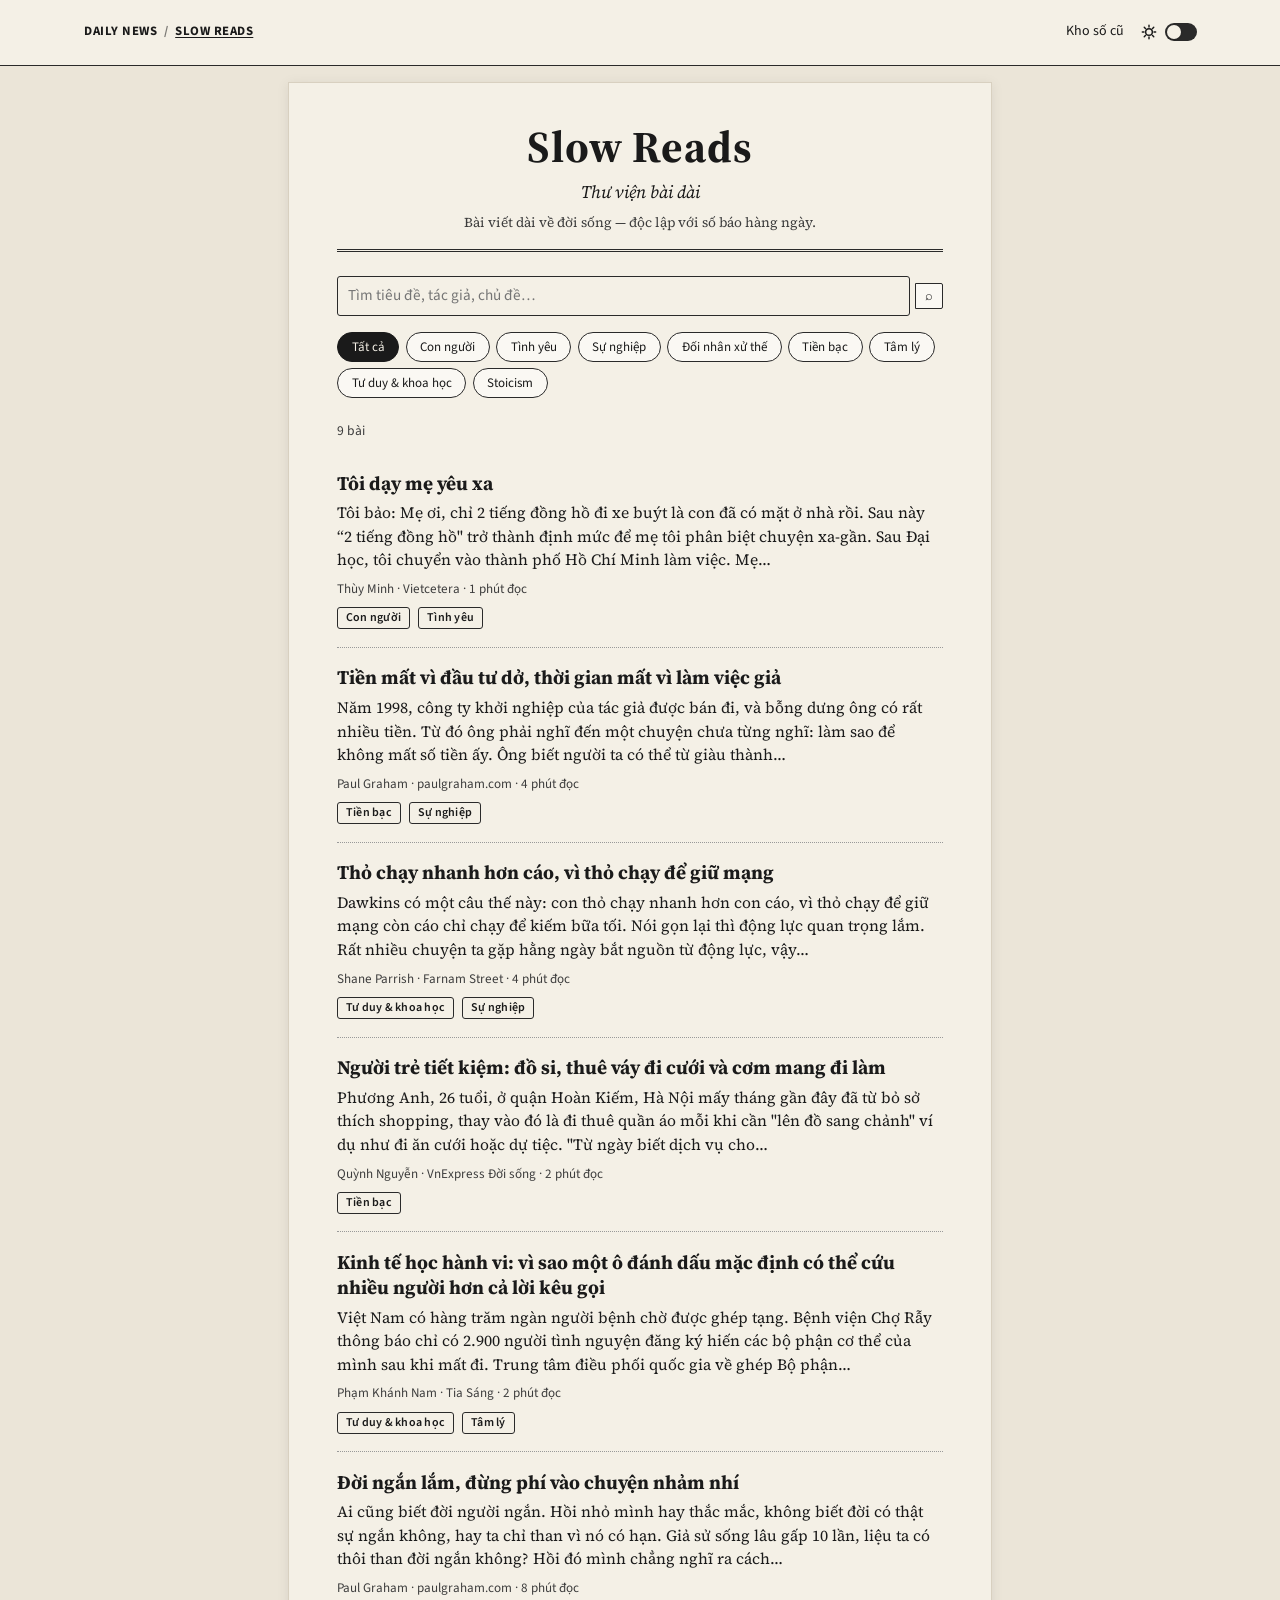
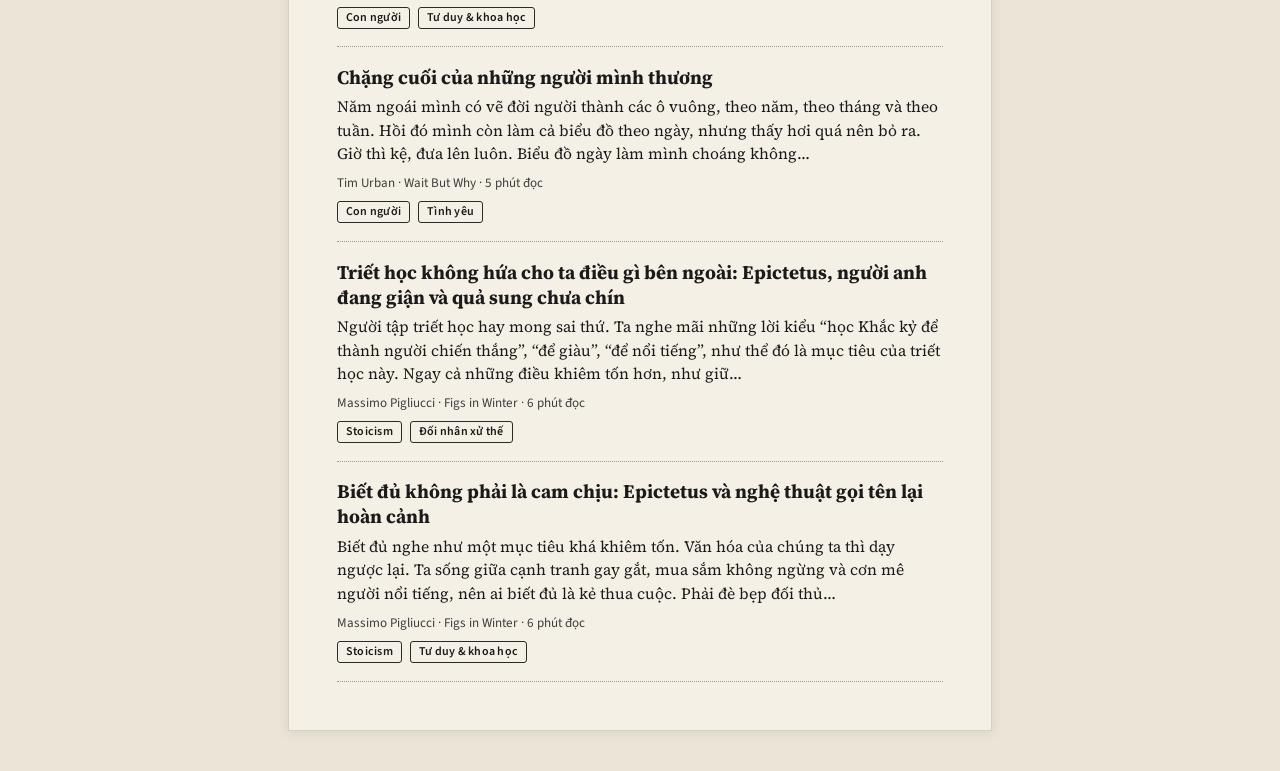
==== commit 54f086ed: "Rename Đọc chậm library to Slow Reads and drop it from daily issues Move the library to /slow-reads/" ====
--- a/doc-cham/index.html
+++ b/doc-cham/index.html
@@ -1,77 +1,23 @@
 <!DOCTYPE html>
-<html lang="vi" data-base="" data-asset-version="e002eee5fa">
+<html lang="vi">
 <head>
   <meta charset="utf-8">
   <meta name="viewport" content="width=device-width, initial-scale=1">
-  <meta name="description" content="Đọc chậm — thư viện bài dài về đời sống, Daily News">
-  <title>Đọc chậm — Daily News</title>
-  <link rel="icon" href="../favicon.svg" type="image/svg+xml">
-  <link rel="preconnect" href="https://fonts.googleapis.com">
-  <link rel="preconnect" href="https://fonts.gstatic.com" crossorigin>
-  <link href="https://fonts.googleapis.com/css2?family=Source+Sans+3:wght@400;600;700&family=Source+Serif+4:ital,opsz,wght@0,8..60,400;0,8..60,600;0,8..60,700;1,8..60,400&display=swap" rel="stylesheet">
-  <link rel="stylesheet" href="../css/reader.css?v=e002eee5fa">
+  <meta http-equiv="refresh" content="0;url=../slow-reads/">
+  <link rel="canonical" href="../slow-reads/">
+  <title>Redirecting to Slow Reads…</title>
   <script>
     (function () {
-      var t = localStorage.getItem("dailynews-theme");
-      if (t === "dark" || (t !== "light" && window.matchMedia("(prefers-color-scheme: dark)").matches)) {
-        document.documentElement.dataset.theme = "dark";
-      }
+      var base = "../slow-reads/";
       var p = location.pathname;
       if (p.indexOf("/DailyNews") !== -1) {
-        document.documentElement.dataset.base = p.slice(0, p.indexOf("/DailyNews") + "/DailyNews".length + 1);
+        base = p.slice(0, p.indexOf("/DailyNews") + "/DailyNews".length) + "/slow-reads/";
       }
+      location.replace(base + location.search + location.hash);
     })();
   </script>
 </head>
-<body data-page="doc-cham">
-  <header class="site-bar">
-    <div class="site-bar-inner">
-      <div class="brand-cluster">
-        <a class="brand" href="../index.html">Daily News</a><span class="brand-sep" aria-hidden="true"> / </span><a class="brand-doc" href="./" aria-current="page">Đọc chậm</a>
-      </div>
-      <div class="site-bar-tools" aria-label="Công cụ">
-        <button type="button" id="btn-theme" class="theme-toggle" aria-label="Đổi giao diện sáng/tối" aria-pressed="false">
-          <svg class="theme-toggle-glyph theme-toggle-glyph--sun" width="20" height="20" viewBox="0 0 24 24" aria-hidden="true" focusable="false"><circle cx="12" cy="12" r="4" fill="none" stroke="currentColor" stroke-width="1.75"/><path d="M12 4v2M12 18v2M4 12h2M18 12h2M6.3 6.3l1.4 1.4M16.3 16.3l1.4 1.4M6.3 17.7l1.4-1.4M16.3 7.7l1.4-1.4" fill="none" stroke="currentColor" stroke-width="1.75" stroke-linecap="round"/></svg>
-          <svg class="theme-toggle-glyph theme-toggle-glyph--moon" width="20" height="20" viewBox="0 0 24 24" aria-hidden="true" focusable="false"><path d="M18 14.8A6.8 6.8 0 0 1 9.2 5.2 7.2 7.2 0 1 0 18 14.8Z" fill="none" stroke="currentColor" stroke-width="1.75" stroke-linejoin="round"/></svg>
-          <span class="theme-toggle-track" aria-hidden="true"><span class="theme-toggle-thumb"></span></span>
-        </button>
-        <button type="button" id="btn-more" class="icon-btn" aria-label="Menu thêm" aria-expanded="false" aria-controls="more-menu">
-          <svg class="toolbar-icon" width="20" height="20" viewBox="0 0 24 24" aria-hidden="true" focusable="false"><path d="M5 7h14M5 12h14M5 17h14" fill="none" stroke="currentColor" stroke-width="1.75" stroke-linecap="round"/></svg>
-        </button>
-      </div>
-      <nav class="site-nav-desktop" aria-label="Điều hướng">
-        <a href="../archive.html">Kho số cũ</a>
-        <a href="./" aria-current="page">Đọc chậm</a>
-      </nav>
-      <div id="more-menu" class="more-menu" hidden>
-        <div class="more-menu-backdrop" tabindex="-1" aria-hidden="true"></div>
-        <div class="more-menu-sheet" role="dialog" aria-label="Menu">
-          <a class="more-menu-archive" href="../index.html">Mở số mới nhất</a>
-          <a class="more-menu-archive" href="../archive.html">Kho số cũ</a>
-        </div>
-      </div>
-    </div>
-  </header>
-
-  <main class="paper-sheet doc-cham-page">
-    <header class="masthead">
-      <h1>Đọc chậm</h1>
-      <div class="date-line">Thư viện bài dài</div>
-      <div class="tagline">Bài viết dài về đời sống — độc lập với số báo hàng ngày.</div>
-    </header>
-
-    <form class="doc-cham-search-form" id="doc-cham-search-form" role="search">
-      <label class="visually-hidden" for="doc-cham-search">Tìm trong Đọc chậm</label>
-      <input type="search" id="doc-cham-search" name="q" placeholder="Tìm tiêu đề, tác giả, chủ đề…" autocomplete="off" enterkeyhint="search">
-      <button type="submit" class="search-submit" aria-label="Tìm">⌕</button>
-    </form>
-
-    <div id="doc-cham-filters" class="archive-filters"></div>
-    <p id="doc-cham-status" class="doc-cham-status" aria-live="polite"></p>
-    <p id="doc-cham-empty" class="archive-empty" hidden></p>
-    <div id="doc-cham-list" class="doc-cham-list" aria-label="Danh sách bài Đọc chậm"></div>
-  </main>
-
-  <script src="../js/doc-cham.js?v=e002eee5fa"></script>
+<body>
+  <p><a href="../slow-reads/">Slow Reads</a></p>
 </body>
 </html>
